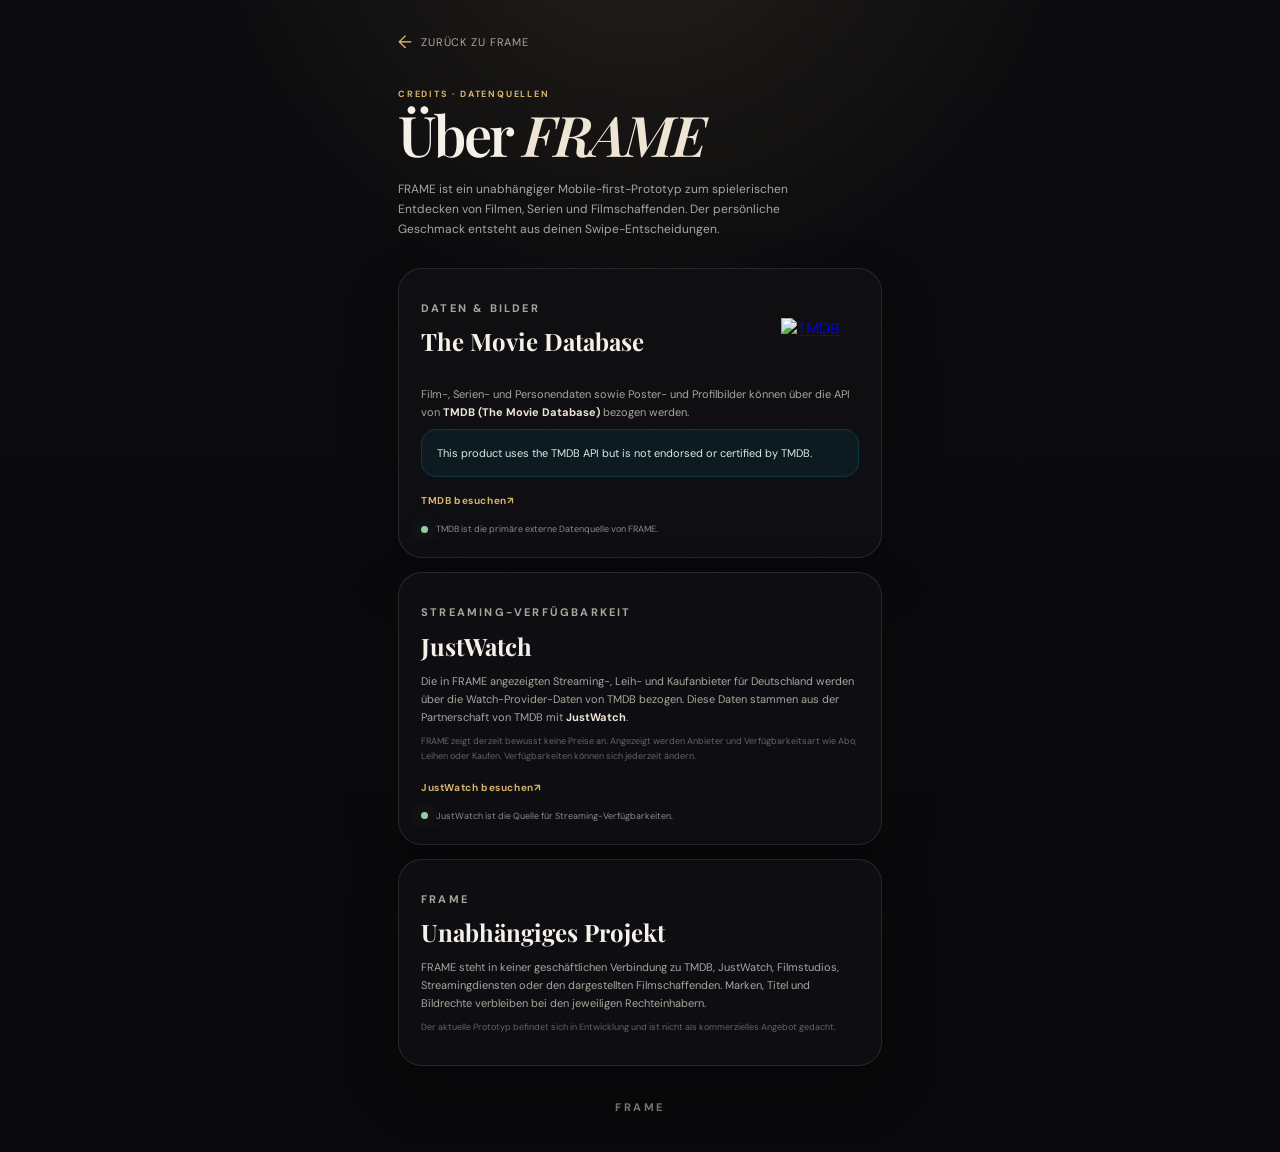
==== about.html @ cf9bcc5e "Remove artwork from About page and use simple FRAME text" ====
<!doctype html>
<html lang="de">
<head>
  <meta charset="UTF-8" />
  <meta name="viewport" content="width=device-width, initial-scale=1, viewport-fit=cover" />
  <meta name="theme-color" content="#09090b" />
  <meta name="description" content="Über FRAME und verwendete Datenquellen." />
  <link rel="icon" href="/icon.svg" type="image/svg+xml" />
  <link rel="preconnect" href="https://fonts.googleapis.com" />
  <link rel="preconnect" href="https://fonts.gstatic.com" crossorigin />
  <link href="https://fonts.googleapis.com/css2?family=DM+Sans:wght@400;500;600;700&family=Playfair+Display:ital,wght@0,600;0,700;1,600&display=swap" rel="stylesheet" />
  <title>Über FRAME · Datenquellen</title>
  <style>
    :root{--bg:#09090b;--panel:#111114;--ink:#f5f0e8;--muted:#8c8a86;--line:rgba(255,255,255,.10);--gold:#d6b36a;--cream:#eee5d5}
    *{box-sizing:border-box}
    html{background:var(--bg);color:var(--ink)}
    body{margin:0;min-height:100dvh;background:radial-gradient(circle at 50% -10%,rgba(214,179,106,.12),transparent 30%),linear-gradient(180deg,#0c0c0f,#09090b);font-family:"DM Sans",system-ui,sans-serif;-webkit-font-smoothing:antialiased}
    .grain{position:fixed;inset:0;pointer-events:none;opacity:.12;background-image:url("data:image/svg+xml,%3Csvg viewBox='0 0 180 180' xmlns='http://www.w3.org/2000/svg'%3E%3Cfilter id='n'%3E%3CfeTurbulence type='fractalNoise' baseFrequency='.92' numOctaves='3' stitchTiles='stitch'/%3E%3C/filter%3E%3Crect width='100%25' height='100%25' filter='url(%23n)' opacity='.22'/%3E%3C/svg%3E");mix-blend-mode:soft-light}
    main{width:min(100%,520px);margin:0 auto;padding:max(24px,env(safe-area-inset-top)) 18px calc(38px + env(safe-area-inset-bottom))}
    .back{display:inline-flex;align-items:center;gap:8px;color:#aaa59d;text-decoration:none;font-size:11px;letter-spacing:.08em;margin:6px 0 34px}.back span{color:var(--gold);font-size:18px}
    .eyebrow{margin:0 0 8px;color:var(--gold);font-size:9px;font-weight:700;letter-spacing:.2em}
    h1{margin:0;font-family:"Playfair Display",serif;font-size:clamp(38px,12vw,56px);font-weight:600;line-height:.94;letter-spacing:-.04em}h1 em{font-weight:600;color:var(--cream)}
    .intro{color:#aaa59d;font-size:12px;line-height:1.7;margin:18px 0 28px;max-width:440px}
    .card{border:1px solid var(--line);border-radius:24px;background:rgba(17,17,20,.82);padding:22px;margin:14px 0;box-shadow:0 22px 55px rgba(0,0,0,.24)}
    .card h2{font-family:"Playfair Display",serif;font-size:24px;margin:0 0 10px}.card p{color:#aaa59d;font-size:11px;line-height:1.65;margin:8px 0}.card strong{color:var(--cream)}
    .tmdb-wrap{display:flex;align-items:center;justify-content:space-between;gap:20px;margin-bottom:18px}.tmdb-wrap img{display:block;width:78px;max-height:78px;object-fit:contain}.tmdb-copy{flex:1}
    .notice{padding:14px 15px;border-radius:15px;background:rgba(1,180,228,.07);border:1px solid rgba(1,180,228,.18);color:#d9e8ea!important}
    .source-link{display:inline-flex;margin-top:9px;color:var(--gold);text-decoration:none;font-size:10px;font-weight:700;letter-spacing:.06em}.source-link::after{content:' ↗'}
    .status{display:flex;gap:8px;align-items:center;margin-top:14px;color:#8d8a84;font-size:9px}.dot{width:7px;height:7px;border-radius:50%;background:#90cea1;box-shadow:0 0 18px rgba(144,206,161,.38)}
    .legal{font-size:9px!important;color:#66635e!important}.brandline{text-align:center;margin:34px 0 0;color:#77716b;font-size:11px;font-weight:800;letter-spacing:.22em}
  </style>
</head>
<body>
  <div class="grain" aria-hidden="true"></div>
  <main>
    <a class="back" href="/"><span>←</span> ZURÜCK ZU FRAME</a>

    <p class="eyebrow">CREDITS · DATENQUELLEN</p>
    <h1>Über <em>FRAME</em></h1>
    <p class="intro">FRAME ist ein unabhängiger Mobile-first-Prototyp zum spielerischen Entdecken von Filmen, Serien und Filmschaffenden. Der persönliche Geschmack entsteht aus deinen Swipe-Entscheidungen.</p>

    <section class="card">
      <div class="tmdb-wrap">
        <div class="tmdb-copy">
          <p class="eyebrow">DATEN & BILDER</p>
          <h2>The Movie Database</h2>
        </div>
        <a href="https://www.themoviedb.org" target="_blank" rel="noopener noreferrer" aria-label="TMDB öffnen">
          <img src="https://www.themoviedb.org/assets/2/v4/logos/v2/blue_square_1-5bdc75aaebeb75dc7ae79426ddd9be3b2be1e342510f8202baf6bffa71d7f5c4.svg" alt="TMDB" />
        </a>
      </div>
      <p>Film-, Serien- und Personendaten sowie Poster- und Profilbilder können über die API von <strong>TMDB (The Movie Database)</strong> bezogen werden.</p>
      <p class="notice">This product uses the TMDB API but is not endorsed or certified by TMDB.</p>
      <a class="source-link" href="https://www.themoviedb.org" target="_blank" rel="noopener noreferrer">TMDB besuchen</a>
      <div class="status"><span class="dot"></span><span>TMDB ist die primäre externe Datenquelle von FRAME.</span></div>
    </section>

    <section class="card">
      <p class="eyebrow">STREAMING-VERFÜGBARKEIT</p>
      <h2>JustWatch</h2>
      <p>Die in FRAME angezeigten Streaming-, Leih- und Kaufanbieter für Deutschland werden über die Watch-Provider-Daten von TMDB bezogen. Diese Daten stammen aus der Partnerschaft von TMDB mit <strong>JustWatch</strong>.</p>
      <p class="legal">FRAME zeigt derzeit bewusst keine Preise an. Angezeigt werden Anbieter und Verfügbarkeitsart wie Abo, Leihen oder Kaufen. Verfügbarkeiten können sich jederzeit ändern.</p>
      <a class="source-link" href="https://www.justwatch.com/de" target="_blank" rel="noopener noreferrer">JustWatch besuchen</a>
      <div class="status"><span class="dot"></span><span>JustWatch ist die Quelle für Streaming-Verfügbarkeiten.</span></div>
    </section>

    <section class="card">
      <p class="eyebrow">FRAME</p>
      <h2>Unabhängiges Projekt</h2>
      <p>FRAME steht in keiner geschäftlichen Verbindung zu TMDB, JustWatch, Filmstudios, Streamingdiensten oder den dargestellten Filmschaffenden. Marken, Titel und Bildrechte verbleiben bei den jeweiligen Rechteinhabern.</p>
      <p class="legal">Der aktuelle Prototyp befindet sich in Entwicklung und ist nicht als kommerzielles Angebot gedacht.</p>
    </section>

    <p class="brandline">FRAME</p>
  </main>
</body>
</html>
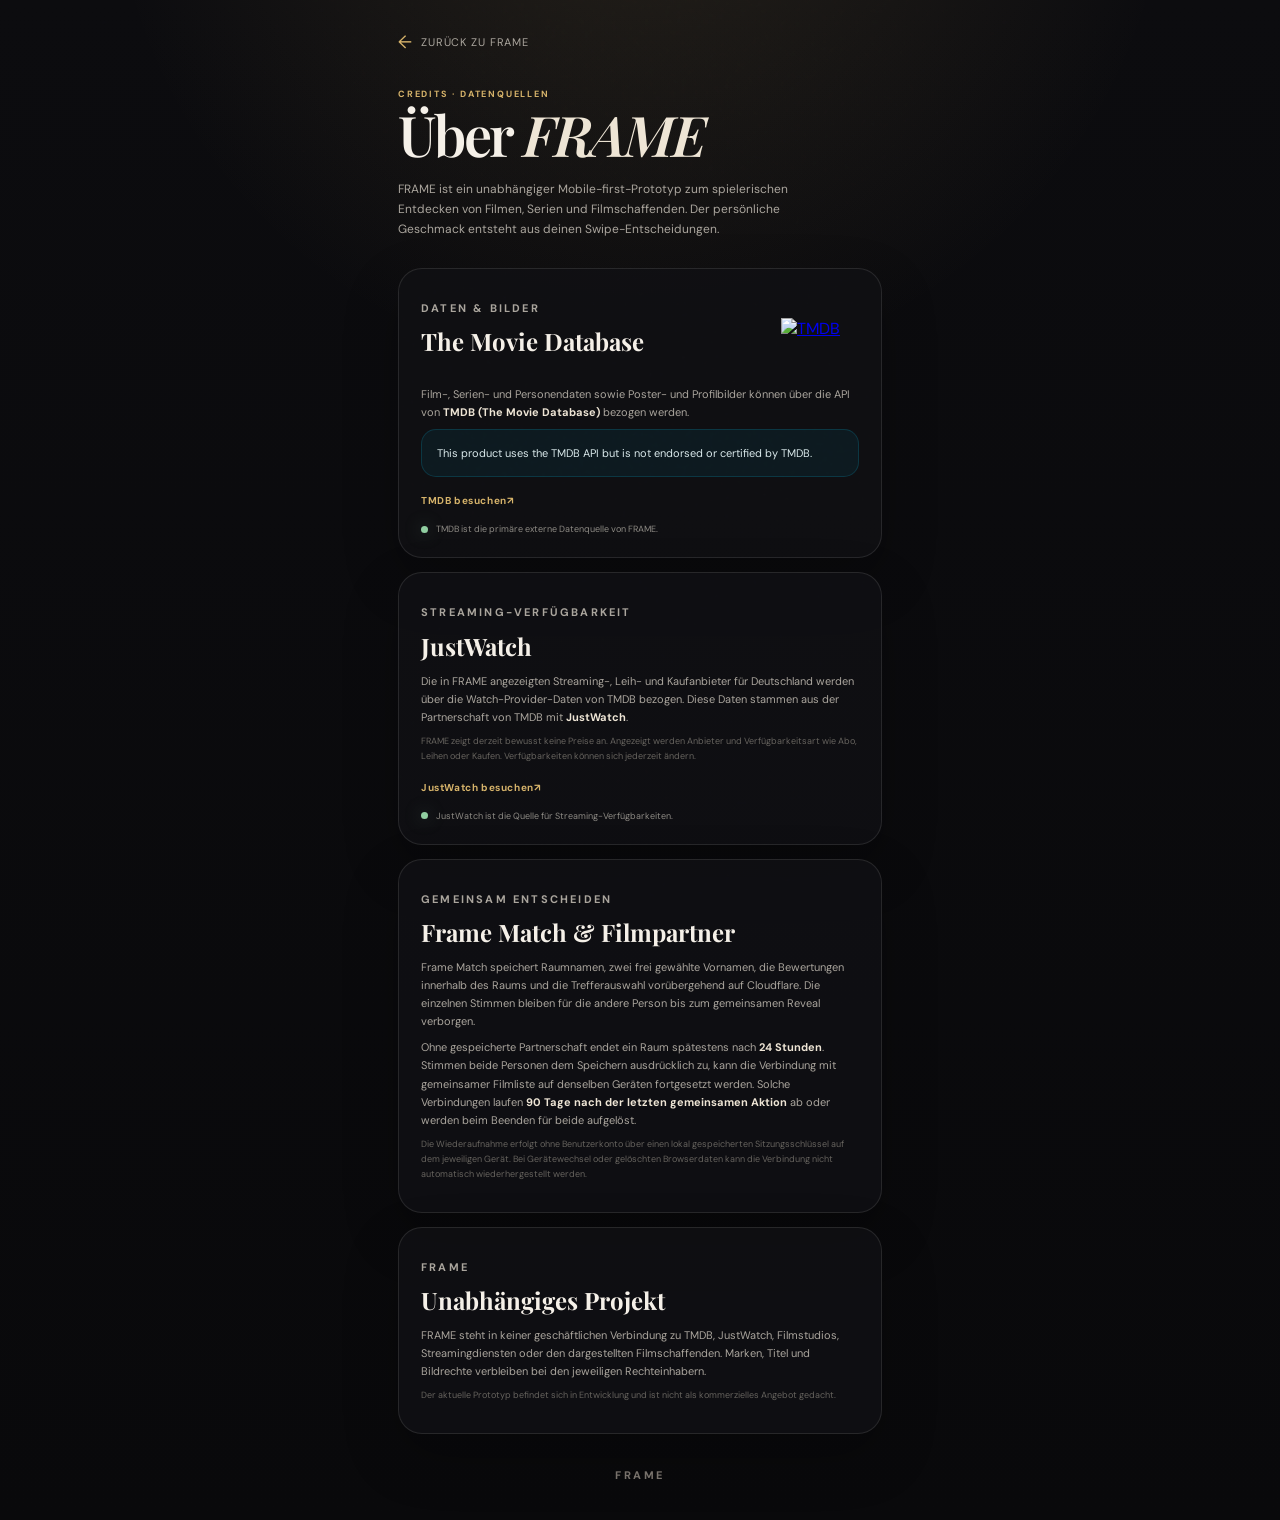
==== commit ef8bafa5: "FRAME Match: Nutzerdaten-Aufbewahrung dokumentieren und PWA aktualisieren" ====
--- a/about.html
+++ b/about.html
@@ -65,6 +65,14 @@
     </section>
 
     <section class="card">
+      <p class="eyebrow">GEMEINSAM ENTSCHEIDEN</p>
+      <h2>Frame Match &amp; Filmpartner</h2>
+      <p>Frame Match speichert Raumnamen, zwei frei gewählte Vornamen, die Bewertungen innerhalb des Raums und die Trefferauswahl vorübergehend auf Cloudflare. Die einzelnen Stimmen bleiben für die andere Person bis zum gemeinsamen Reveal verborgen.</p>
+      <p>Ohne gespeicherte Partnerschaft endet ein Raum spätestens nach <strong>24 Stunden</strong>. Stimmen beide Personen dem Speichern ausdrücklich zu, kann die Verbindung mit gemeinsamer Filmliste auf denselben Geräten fortgesetzt werden. Solche Verbindungen laufen <strong>90 Tage nach der letzten gemeinsamen Aktion</strong> ab oder werden beim Beenden für beide aufgelöst.</p>
+      <p class="legal">Die Wiederaufnahme erfolgt ohne Benutzerkonto über einen lokal gespeicherten Sitzungsschlüssel auf dem jeweiligen Gerät. Bei Gerätewechsel oder gelöschten Browserdaten kann die Verbindung nicht automatisch wiederhergestellt werden.</p>
+    </section>
+
+    <section class="card">
       <p class="eyebrow">FRAME</p>
       <h2>Unabhängiges Projekt</h2>
       <p>FRAME steht in keiner geschäftlichen Verbindung zu TMDB, JustWatch, Filmstudios, Streamingdiensten oder den dargestellten Filmschaffenden. Marken, Titel und Bildrechte verbleiben bei den jeweiligen Rechteinhabern.</p>
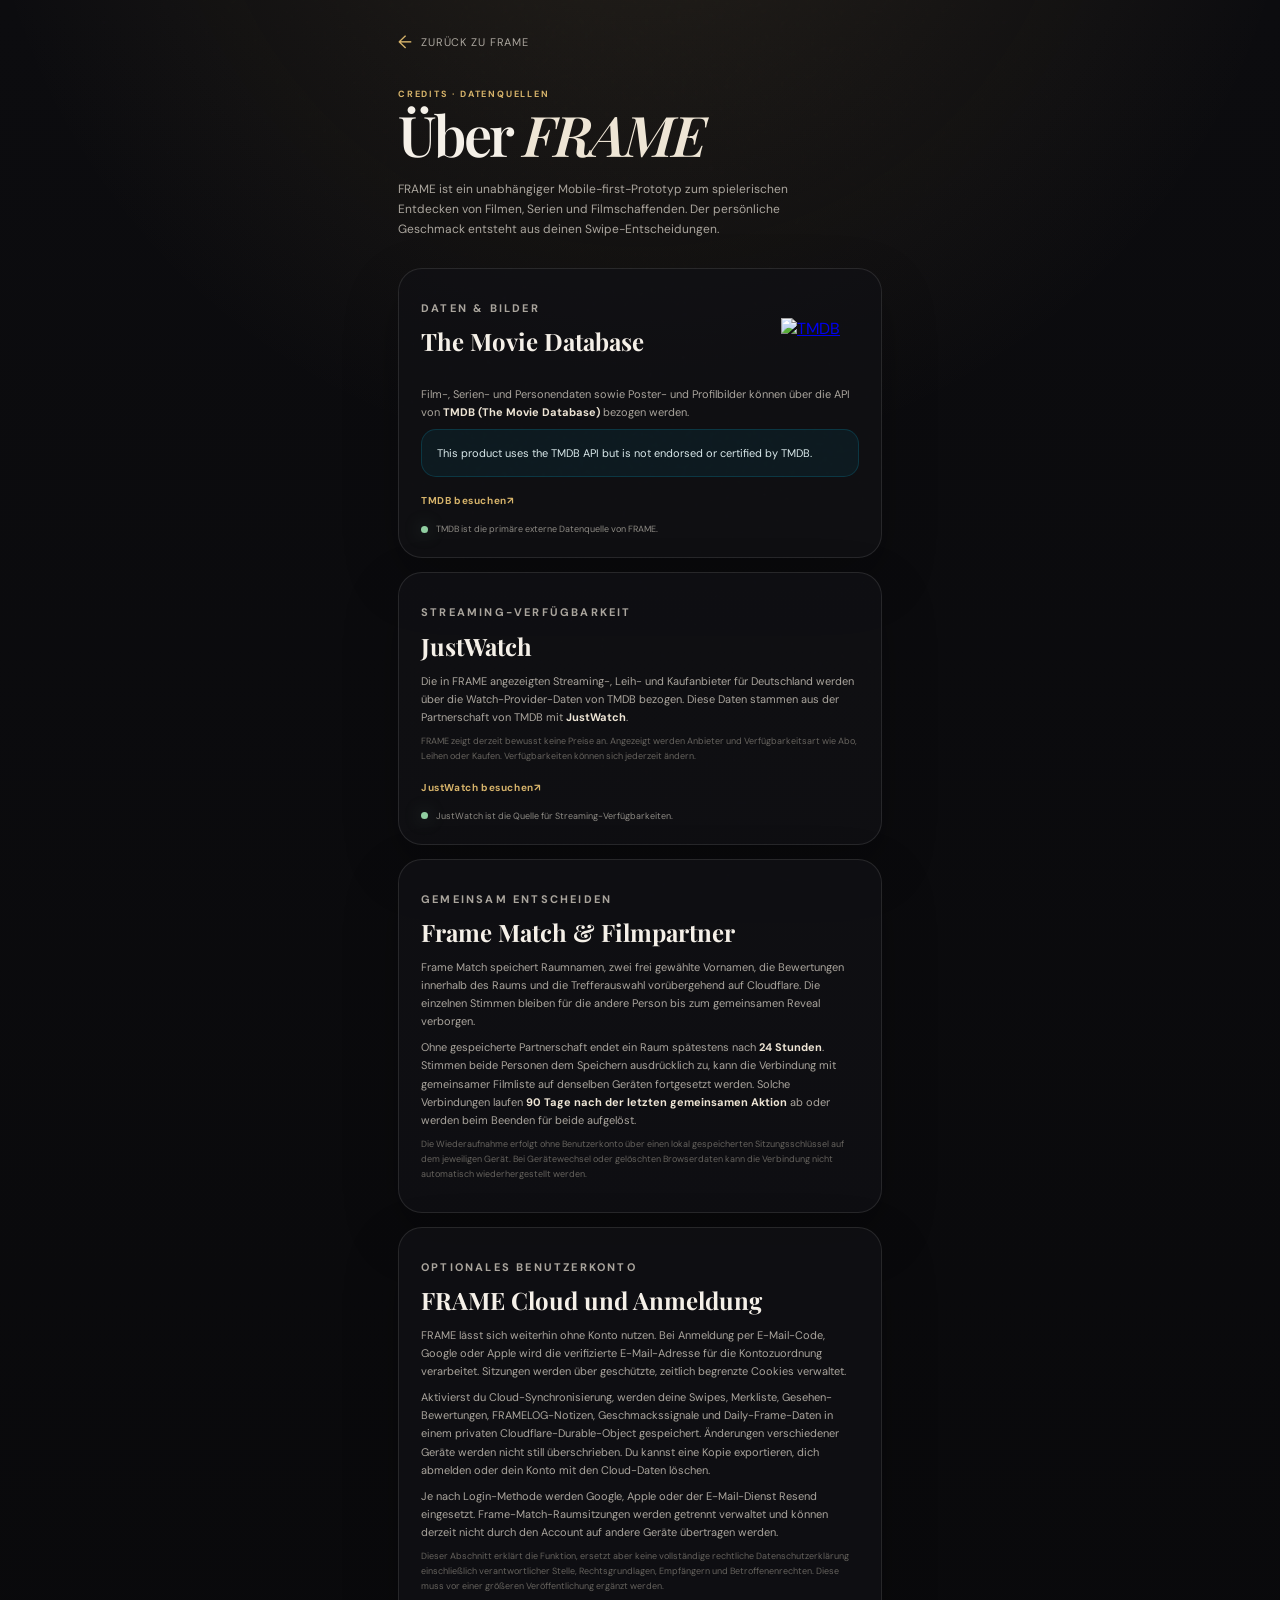
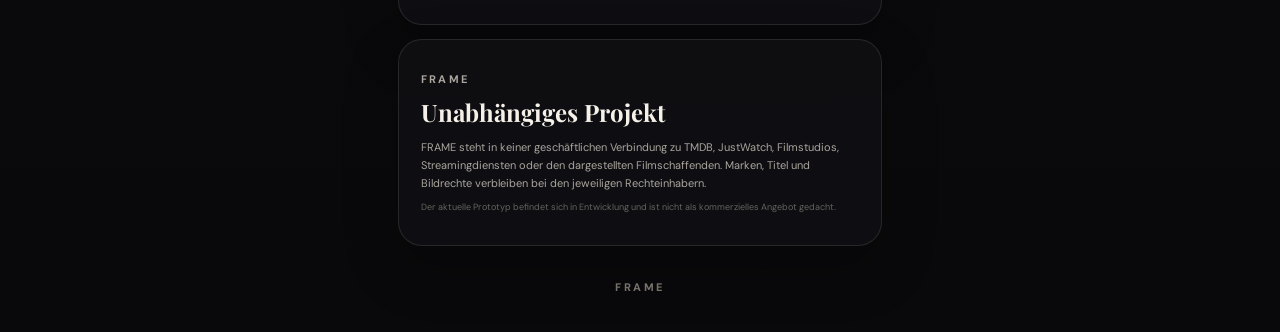
==== commit d7a8af98: "FRAME Cloud: Provider-Konfiguration und Datenschutz zu Benutzerkonten dokumentieren" ====
--- a/about.html
+++ b/about.html
@@ -73,6 +73,15 @@
     </section>
 
     <section class="card">
+      <p class="eyebrow">OPTIONALES BENUTZERKONTO</p>
+      <h2>FRAME Cloud und Anmeldung</h2>
+      <p>FRAME lässt sich weiterhin ohne Konto nutzen. Bei Anmeldung per E-Mail-Code, Google oder Apple wird die verifizierte E-Mail-Adresse für die Kontozuordnung verarbeitet. Sitzungen werden über geschützte, zeitlich begrenzte Cookies verwaltet.</p>
+      <p>Aktivierst du Cloud-Synchronisierung, werden deine Swipes, Merkliste, Gesehen-Bewertungen, FRAMELOG-Notizen, Geschmackssignale und Daily-Frame-Daten in einem privaten Cloudflare-Durable-Object gespeichert. Änderungen verschiedener Geräte werden nicht still überschrieben. Du kannst eine Kopie exportieren, dich abmelden oder dein Konto mit den Cloud-Daten löschen.</p>
+      <p>Je nach Login-Methode werden Google, Apple oder der E-Mail-Dienst Resend eingesetzt. Frame-Match-Raumsitzungen werden getrennt verwaltet und können derzeit nicht durch den Account auf andere Geräte übertragen werden.</p>
+      <p class="legal">Dieser Abschnitt erklärt die Funktion, ersetzt aber keine vollständige rechtliche Datenschutzerklärung einschließlich verantwortlicher Stelle, Rechtsgrundlagen, Empfängern und Betroffenenrechten. Diese muss vor einer größeren Veröffentlichung ergänzt werden.</p>
+    </section>
+
+    <section class="card">
       <p class="eyebrow">FRAME</p>
       <h2>Unabhängiges Projekt</h2>
       <p>FRAME steht in keiner geschäftlichen Verbindung zu TMDB, JustWatch, Filmstudios, Streamingdiensten oder den dargestellten Filmschaffenden. Marken, Titel und Bildrechte verbleiben bei den jeweiligen Rechteinhabern.</p>
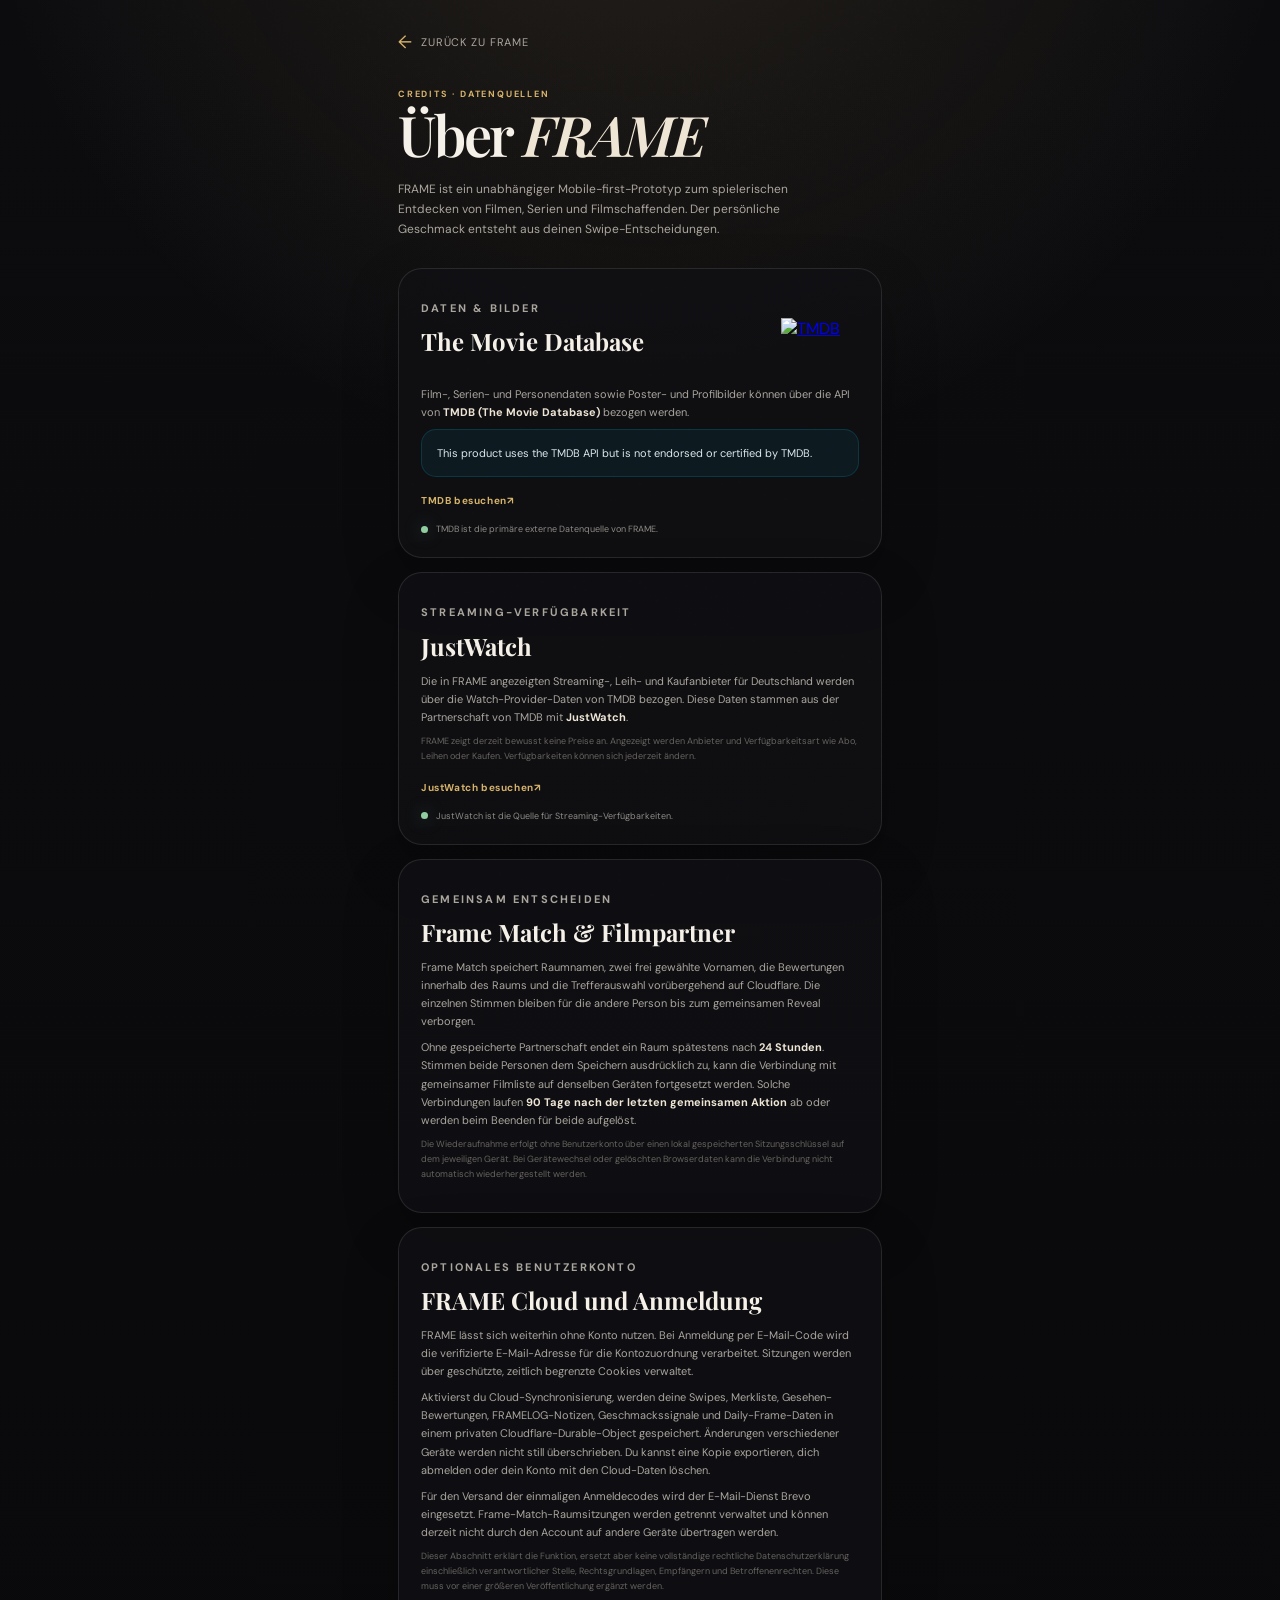
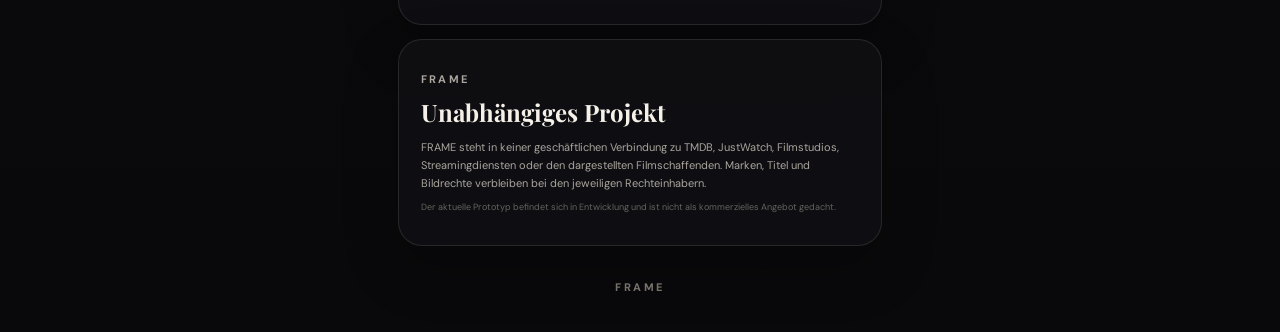
==== commit fc05219a: "FRAME: Google- und Apple-Login vollständig entfernen; nur Brevo-E-Mail-Anmeldung" ====
--- a/about.html
+++ b/about.html
@@ -75,9 +75,9 @@
     <section class="card">
       <p class="eyebrow">OPTIONALES BENUTZERKONTO</p>
       <h2>FRAME Cloud und Anmeldung</h2>
-      <p>FRAME lässt sich weiterhin ohne Konto nutzen. Bei Anmeldung per E-Mail-Code, Google oder Apple wird die verifizierte E-Mail-Adresse für die Kontozuordnung verarbeitet. Sitzungen werden über geschützte, zeitlich begrenzte Cookies verwaltet.</p>
+      <p>FRAME lässt sich weiterhin ohne Konto nutzen. Bei Anmeldung per E-Mail-Code wird die verifizierte E-Mail-Adresse für die Kontozuordnung verarbeitet. Sitzungen werden über geschützte, zeitlich begrenzte Cookies verwaltet.</p>
       <p>Aktivierst du Cloud-Synchronisierung, werden deine Swipes, Merkliste, Gesehen-Bewertungen, FRAMELOG-Notizen, Geschmackssignale und Daily-Frame-Daten in einem privaten Cloudflare-Durable-Object gespeichert. Änderungen verschiedener Geräte werden nicht still überschrieben. Du kannst eine Kopie exportieren, dich abmelden oder dein Konto mit den Cloud-Daten löschen.</p>
-      <p>Je nach Login-Methode werden Google, Apple oder der E-Mail-Dienst Resend eingesetzt. Frame-Match-Raumsitzungen werden getrennt verwaltet und können derzeit nicht durch den Account auf andere Geräte übertragen werden.</p>
+      <p>Für den Versand der einmaligen Anmeldecodes wird der E-Mail-Dienst Brevo eingesetzt. Frame-Match-Raumsitzungen werden getrennt verwaltet und können derzeit nicht durch den Account auf andere Geräte übertragen werden.</p>
       <p class="legal">Dieser Abschnitt erklärt die Funktion, ersetzt aber keine vollständige rechtliche Datenschutzerklärung einschließlich verantwortlicher Stelle, Rechtsgrundlagen, Empfängern und Betroffenenrechten. Diese muss vor einer größeren Veröffentlichung ergänzt werden.</p>
     </section>
 
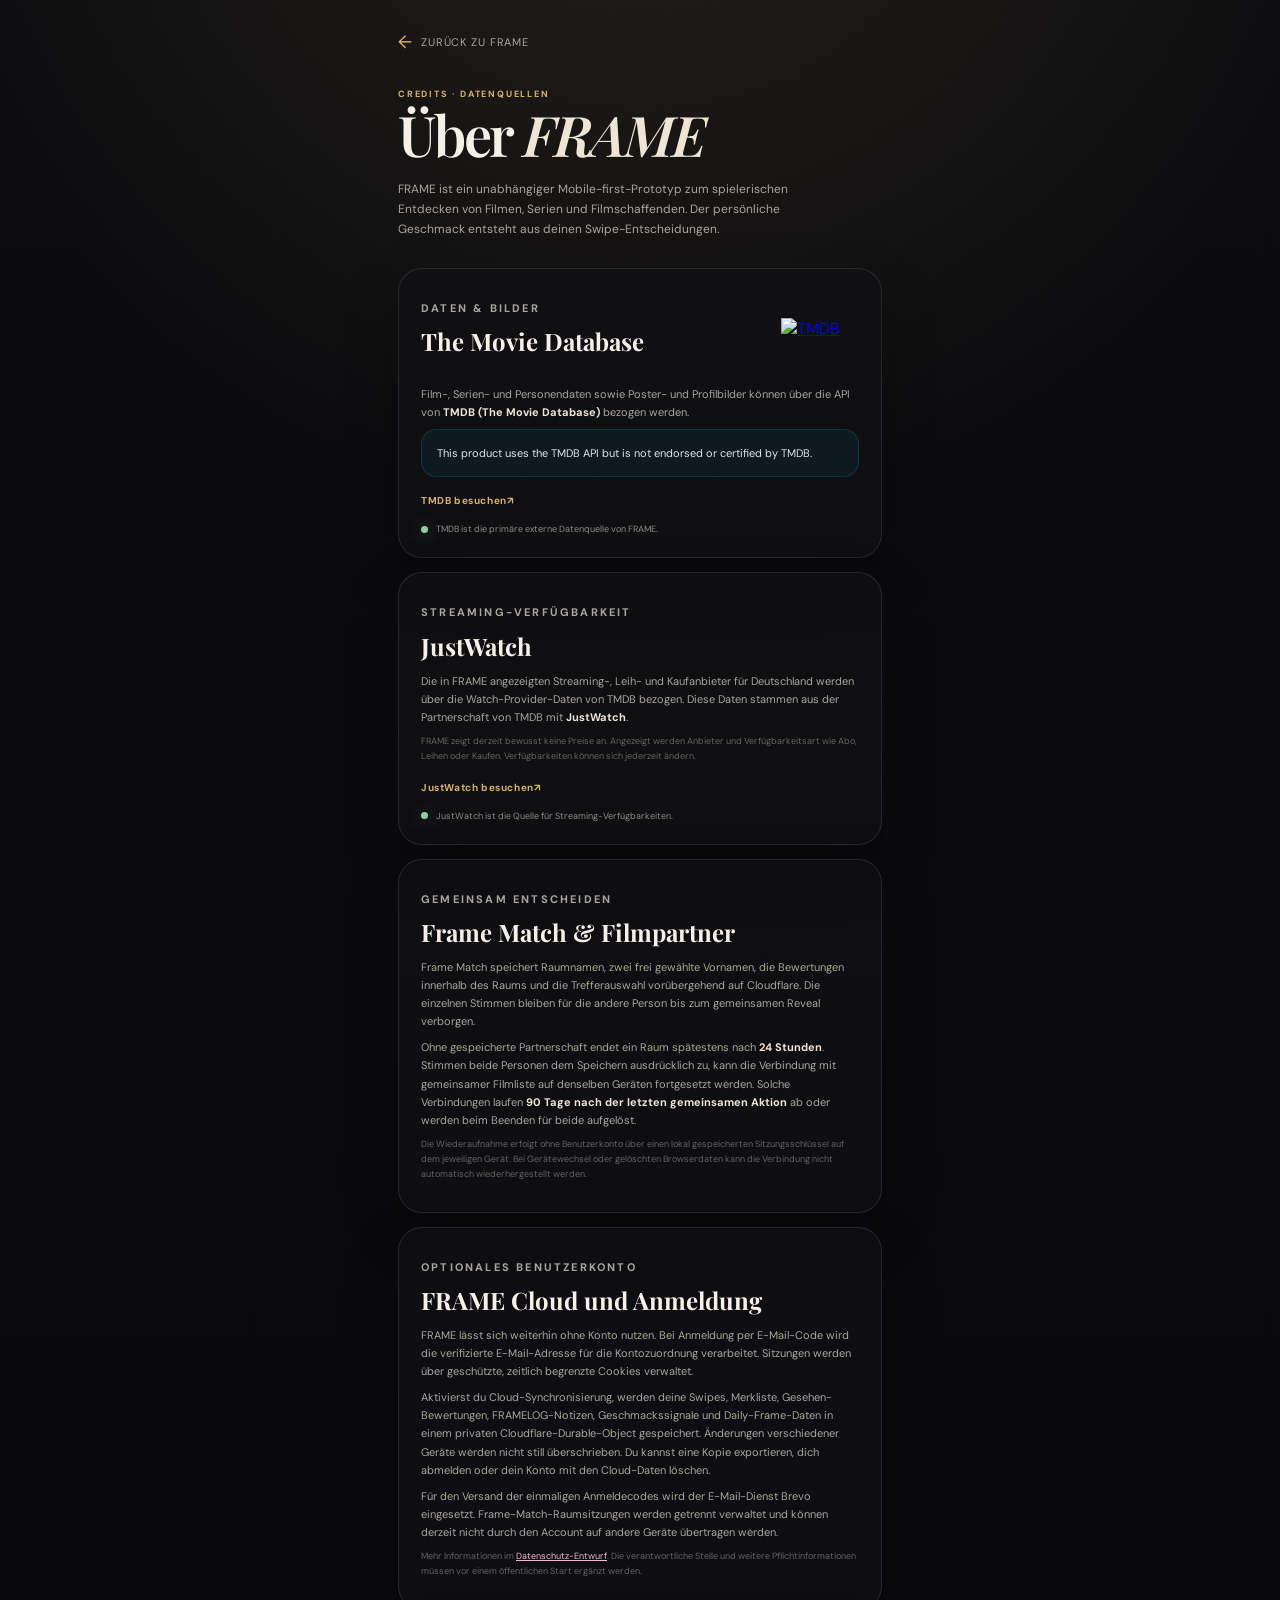
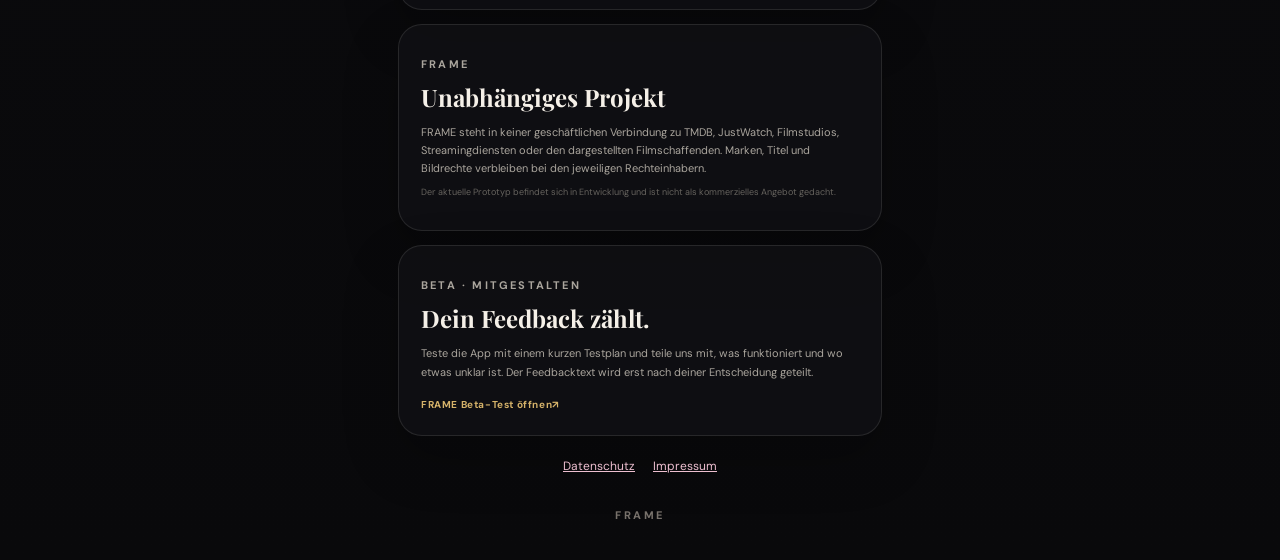
==== commit acaea1ce: "FRAME Phase 3: Beta-Test und rechtliche Entwürfe in App verlinken, Freigabe-Sperrpunkte dokumentiere" ====
--- a/about.html
+++ b/about.html
@@ -78,7 +78,7 @@
       <p>FRAME lässt sich weiterhin ohne Konto nutzen. Bei Anmeldung per E-Mail-Code wird die verifizierte E-Mail-Adresse für die Kontozuordnung verarbeitet. Sitzungen werden über geschützte, zeitlich begrenzte Cookies verwaltet.</p>
       <p>Aktivierst du Cloud-Synchronisierung, werden deine Swipes, Merkliste, Gesehen-Bewertungen, FRAMELOG-Notizen, Geschmackssignale und Daily-Frame-Daten in einem privaten Cloudflare-Durable-Object gespeichert. Änderungen verschiedener Geräte werden nicht still überschrieben. Du kannst eine Kopie exportieren, dich abmelden oder dein Konto mit den Cloud-Daten löschen.</p>
       <p>Für den Versand der einmaligen Anmeldecodes wird der E-Mail-Dienst Brevo eingesetzt. Frame-Match-Raumsitzungen werden getrennt verwaltet und können derzeit nicht durch den Account auf andere Geräte übertragen werden.</p>
-      <p class="legal">Dieser Abschnitt erklärt die Funktion, ersetzt aber keine vollständige rechtliche Datenschutzerklärung einschließlich verantwortlicher Stelle, Rechtsgrundlagen, Empfängern und Betroffenenrechten. Diese muss vor einer größeren Veröffentlichung ergänzt werden.</p>
+      <p class="legal">Mehr Informationen im <a href="/datenschutz.html" style="color:#f0b8cc">Datenschutz-Entwurf</a>. Die verantwortliche Stelle und weitere Pflichtinformationen müssen vor einem öffentlichen Start ergänzt werden.</p>
     </section>
 
     <section class="card">
@@ -88,6 +88,16 @@
       <p class="legal">Der aktuelle Prototyp befindet sich in Entwicklung und ist nicht als kommerzielles Angebot gedacht.</p>
     </section>
 
+    <section class="card">
+      <p class="eyebrow">BETA · MITGESTALTEN</p>
+      <h2>Dein Feedback zählt.</h2>
+      <p>Teste die App mit einem kurzen Testplan und teile uns mit, was funktioniert und wo etwas unklar ist. Der Feedbacktext wird erst nach deiner Entscheidung geteilt.</p>
+      <a class="source-link" href="/beta.html">FRAME Beta-Test öffnen</a>
+    </section>
+    <nav style="display:flex;flex-wrap:wrap;justify-content:center;gap:18px;margin-top:22px;font-size:12px" aria-label="Rechtliche Informationen">
+      <a href="/datenschutz.html" style="color:#edbfd0">Datenschutz</a>
+      <a href="/impressum.html" style="color:#edbfd0">Impressum</a>
+    </nav>
     <p class="brandline">FRAME</p>
   </main>
 </body>
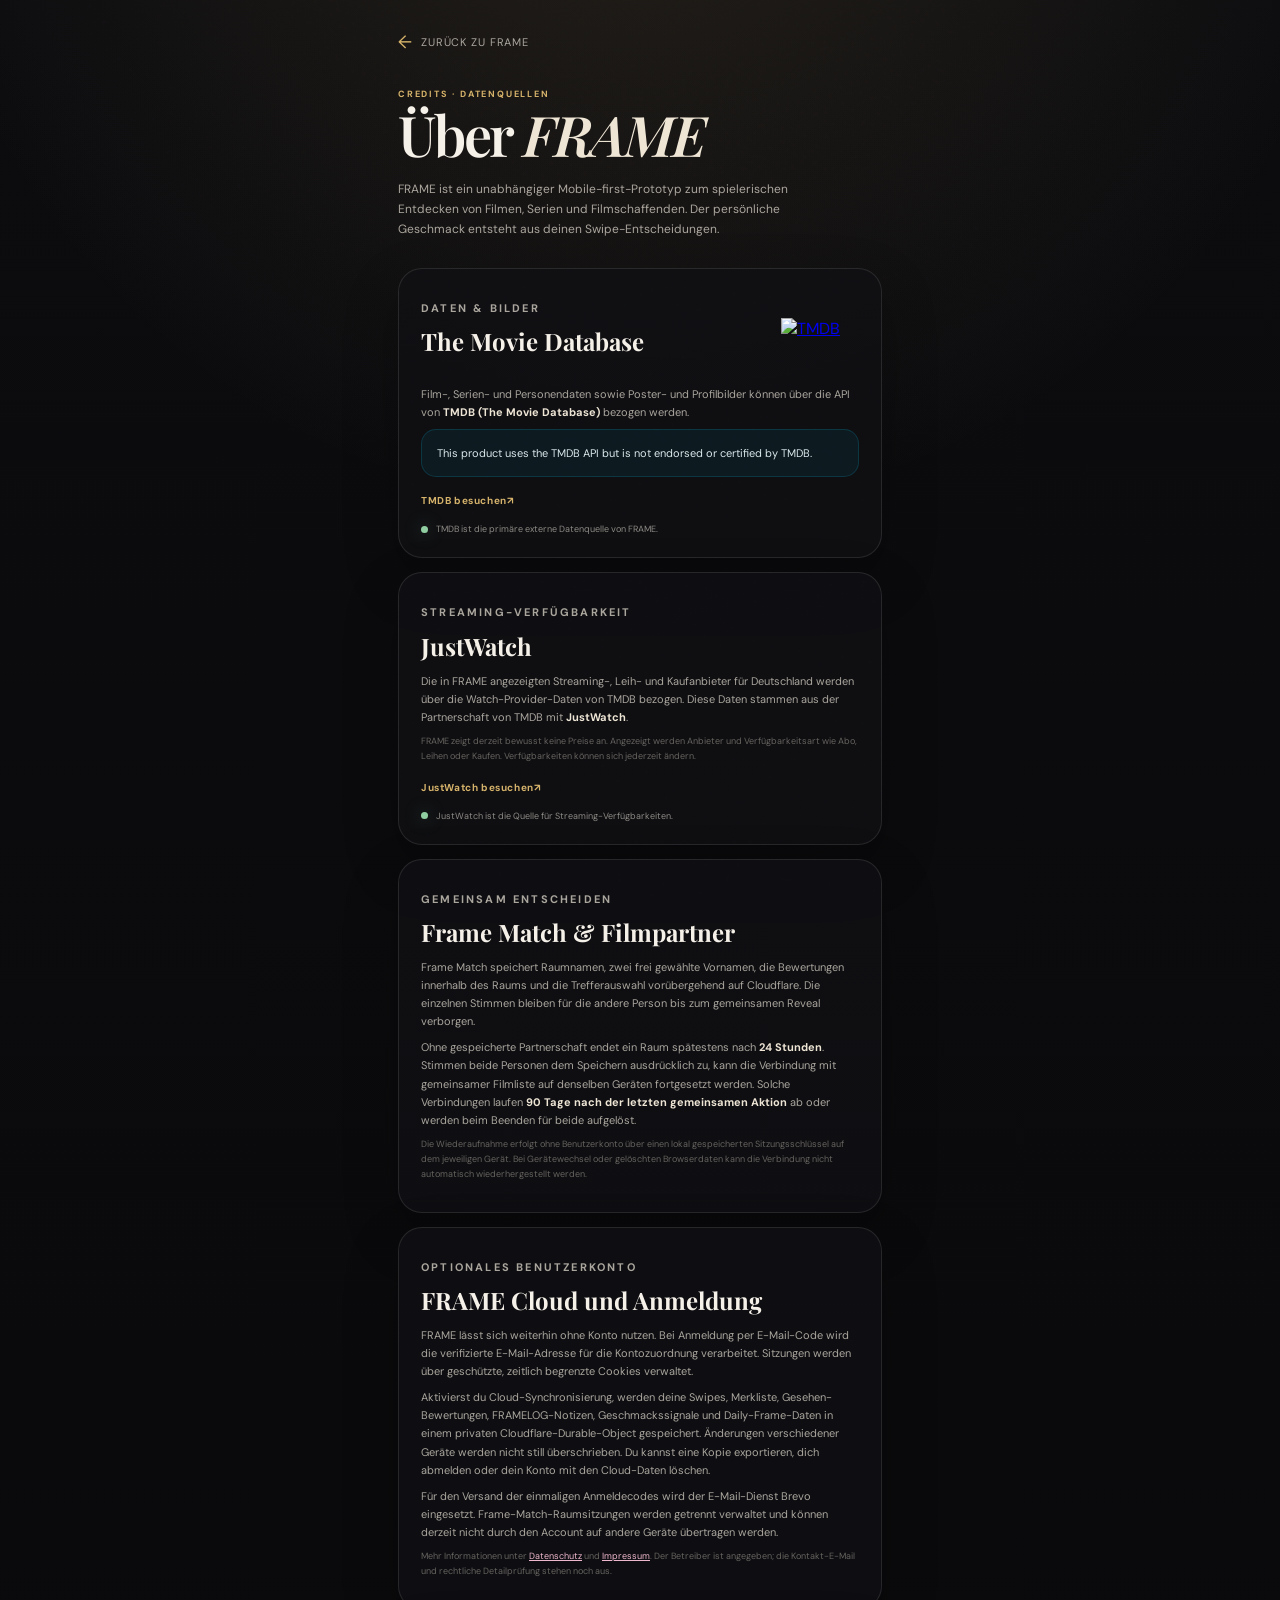
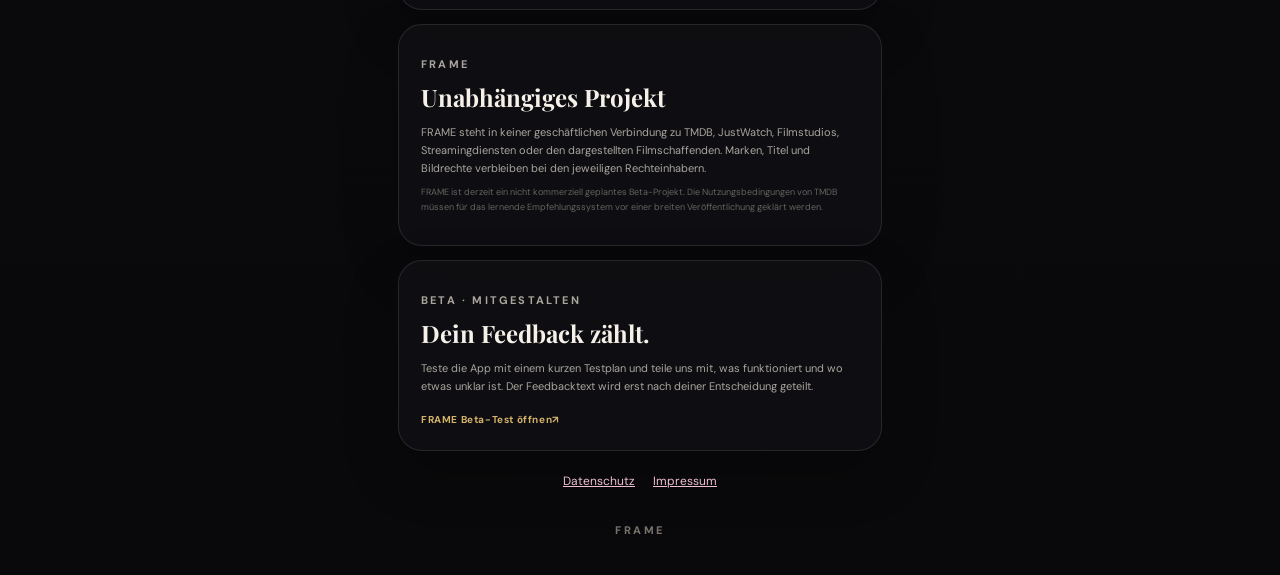
==== commit 6368e5e2: "FRAME Beta: Betreiberangaben in Impressum, Datenschutz und Beta-Hinweisen hinterlegen" ====
--- a/about.html
+++ b/about.html
@@ -78,14 +78,14 @@
       <p>FRAME lässt sich weiterhin ohne Konto nutzen. Bei Anmeldung per E-Mail-Code wird die verifizierte E-Mail-Adresse für die Kontozuordnung verarbeitet. Sitzungen werden über geschützte, zeitlich begrenzte Cookies verwaltet.</p>
       <p>Aktivierst du Cloud-Synchronisierung, werden deine Swipes, Merkliste, Gesehen-Bewertungen, FRAMELOG-Notizen, Geschmackssignale und Daily-Frame-Daten in einem privaten Cloudflare-Durable-Object gespeichert. Änderungen verschiedener Geräte werden nicht still überschrieben. Du kannst eine Kopie exportieren, dich abmelden oder dein Konto mit den Cloud-Daten löschen.</p>
       <p>Für den Versand der einmaligen Anmeldecodes wird der E-Mail-Dienst Brevo eingesetzt. Frame-Match-Raumsitzungen werden getrennt verwaltet und können derzeit nicht durch den Account auf andere Geräte übertragen werden.</p>
-      <p class="legal">Mehr Informationen im <a href="/datenschutz.html" style="color:#f0b8cc">Datenschutz-Entwurf</a>. Die verantwortliche Stelle und weitere Pflichtinformationen müssen vor einem öffentlichen Start ergänzt werden.</p>
+      <p class="legal">Mehr Informationen unter <a href="/datenschutz.html" style="color:#f0b8cc">Datenschutz</a> und <a href="/impressum.html" style="color:#f0b8cc">Impressum</a>. Der Betreiber ist angegeben; die Kontakt-E-Mail und rechtliche Detailprüfung stehen noch aus.</p>
     </section>
 
     <section class="card">
       <p class="eyebrow">FRAME</p>
       <h2>Unabhängiges Projekt</h2>
       <p>FRAME steht in keiner geschäftlichen Verbindung zu TMDB, JustWatch, Filmstudios, Streamingdiensten oder den dargestellten Filmschaffenden. Marken, Titel und Bildrechte verbleiben bei den jeweiligen Rechteinhabern.</p>
-      <p class="legal">Der aktuelle Prototyp befindet sich in Entwicklung und ist nicht als kommerzielles Angebot gedacht.</p>
+      <p class="legal">FRAME ist derzeit ein nicht kommerziell geplantes Beta-Projekt. Die Nutzungsbedingungen von TMDB müssen für das lernende Empfehlungssystem vor einer breiten Veröffentlichung geklärt werden.</p>
     </section>
 
     <section class="card">
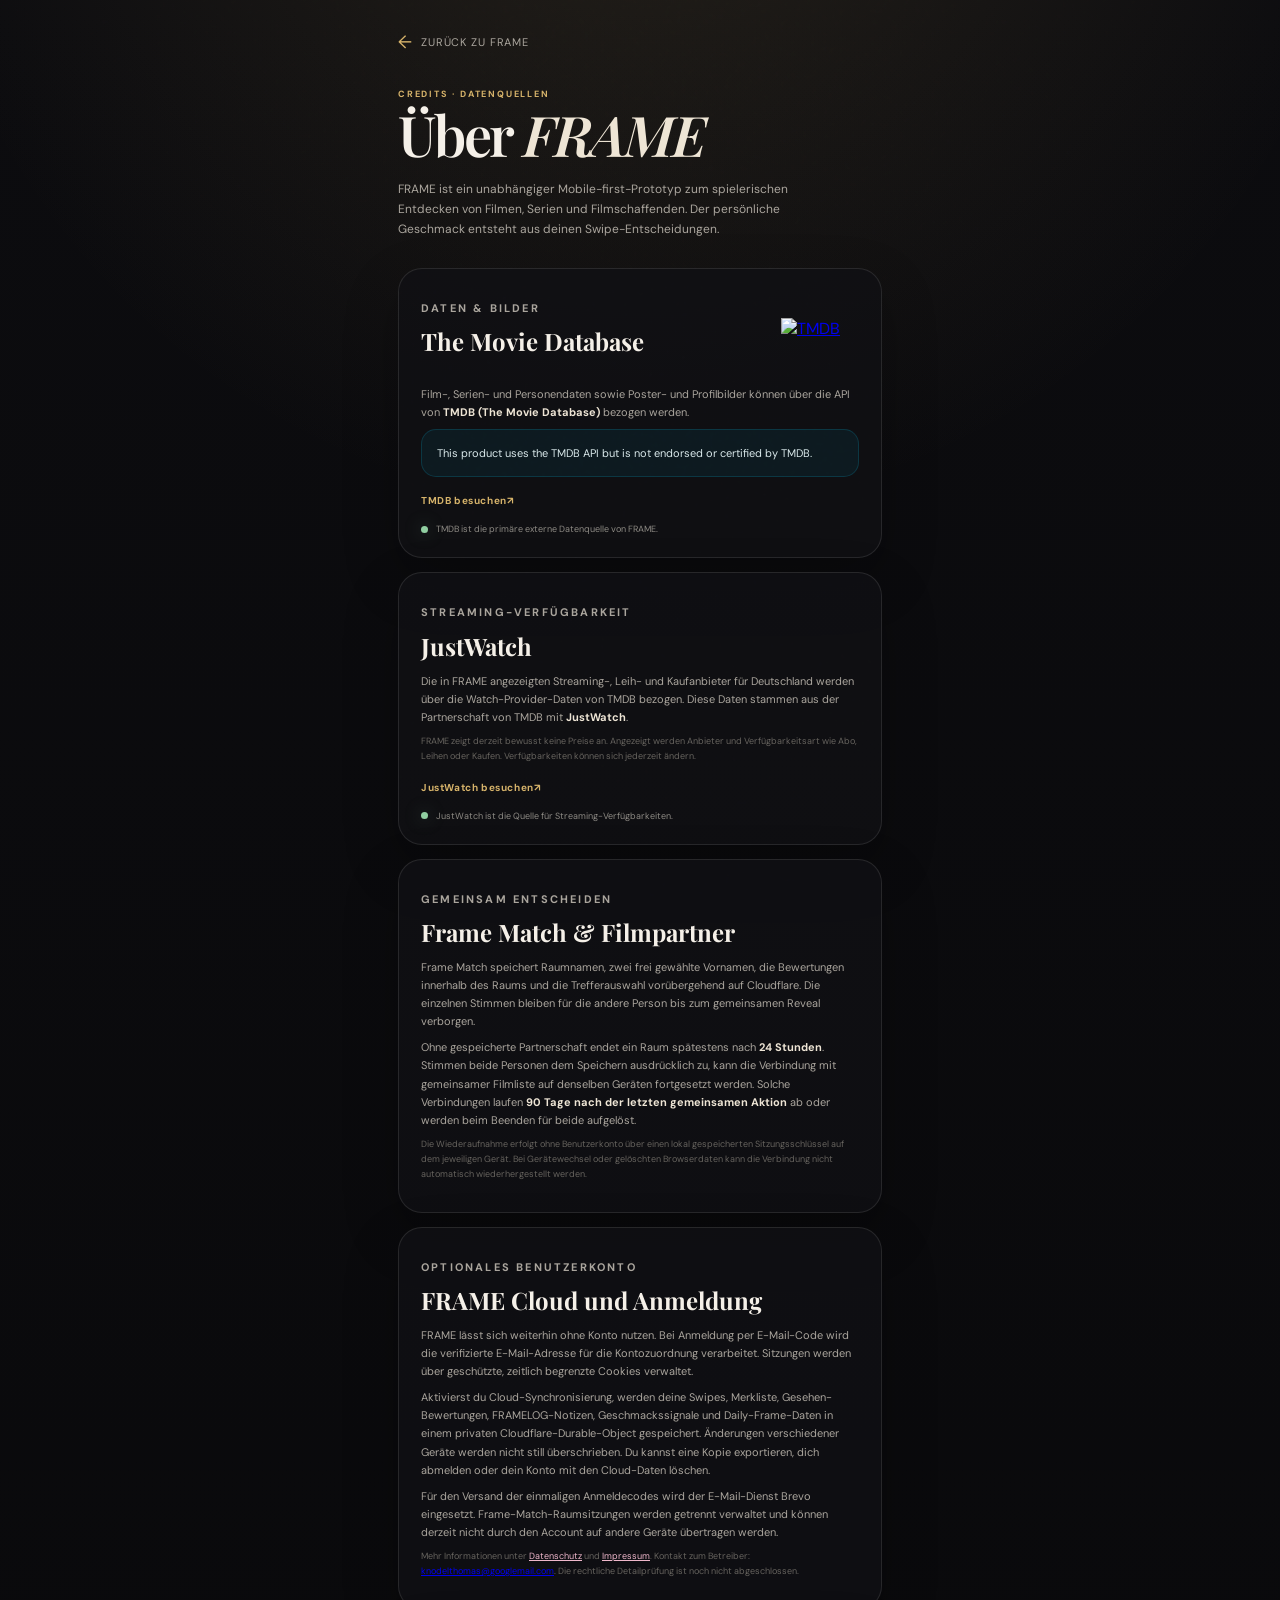
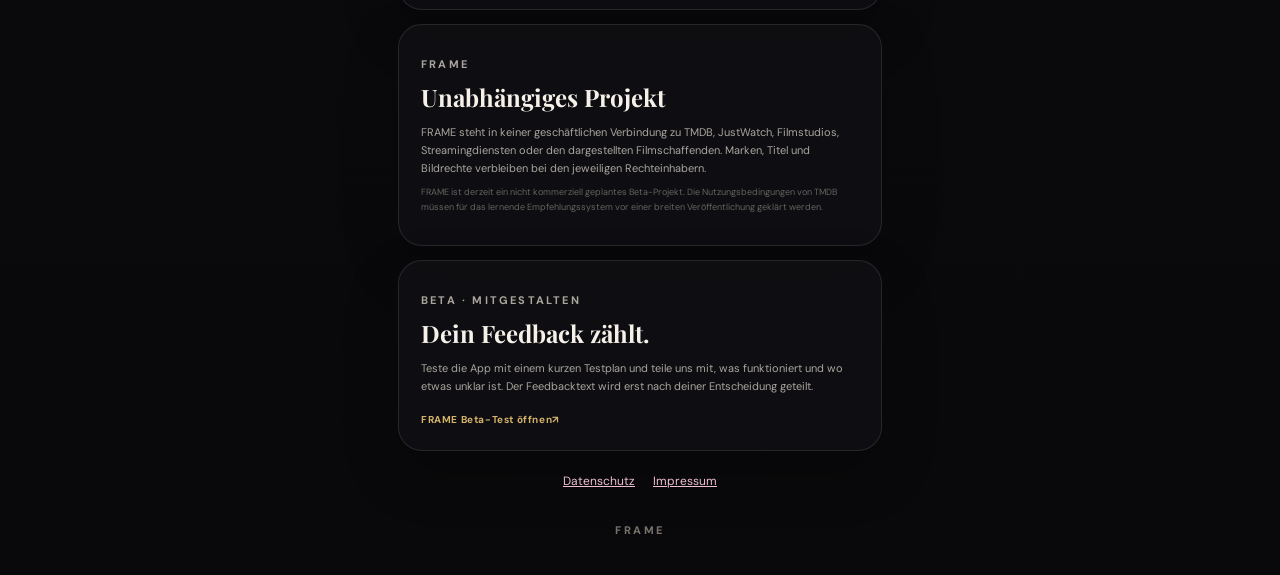
==== commit c1024d73: "FRAME Beta: Kontaktdaten aktualisieren und Feedback per E-Mail versenden" ====
--- a/about.html
+++ b/about.html
@@ -78,7 +78,7 @@
       <p>FRAME lässt sich weiterhin ohne Konto nutzen. Bei Anmeldung per E-Mail-Code wird die verifizierte E-Mail-Adresse für die Kontozuordnung verarbeitet. Sitzungen werden über geschützte, zeitlich begrenzte Cookies verwaltet.</p>
       <p>Aktivierst du Cloud-Synchronisierung, werden deine Swipes, Merkliste, Gesehen-Bewertungen, FRAMELOG-Notizen, Geschmackssignale und Daily-Frame-Daten in einem privaten Cloudflare-Durable-Object gespeichert. Änderungen verschiedener Geräte werden nicht still überschrieben. Du kannst eine Kopie exportieren, dich abmelden oder dein Konto mit den Cloud-Daten löschen.</p>
       <p>Für den Versand der einmaligen Anmeldecodes wird der E-Mail-Dienst Brevo eingesetzt. Frame-Match-Raumsitzungen werden getrennt verwaltet und können derzeit nicht durch den Account auf andere Geräte übertragen werden.</p>
-      <p class="legal">Mehr Informationen unter <a href="/datenschutz.html" style="color:#f0b8cc">Datenschutz</a> und <a href="/impressum.html" style="color:#f0b8cc">Impressum</a>. Der Betreiber ist angegeben; die Kontakt-E-Mail und rechtliche Detailprüfung stehen noch aus.</p>
+      <p class="legal">Mehr Informationen unter <a href="/datenschutz.html" style="color:#f0b8cc">Datenschutz</a> und <a href="/impressum.html" style="color:#f0b8cc">Impressum</a>. Kontakt zum Betreiber: <a href="mailto:knodelthomas@googlemail.com">knodelthomas@googlemail.com</a>. Die rechtliche Detailprüfung ist noch nicht abgeschlossen.</p>
     </section>
 
     <section class="card">
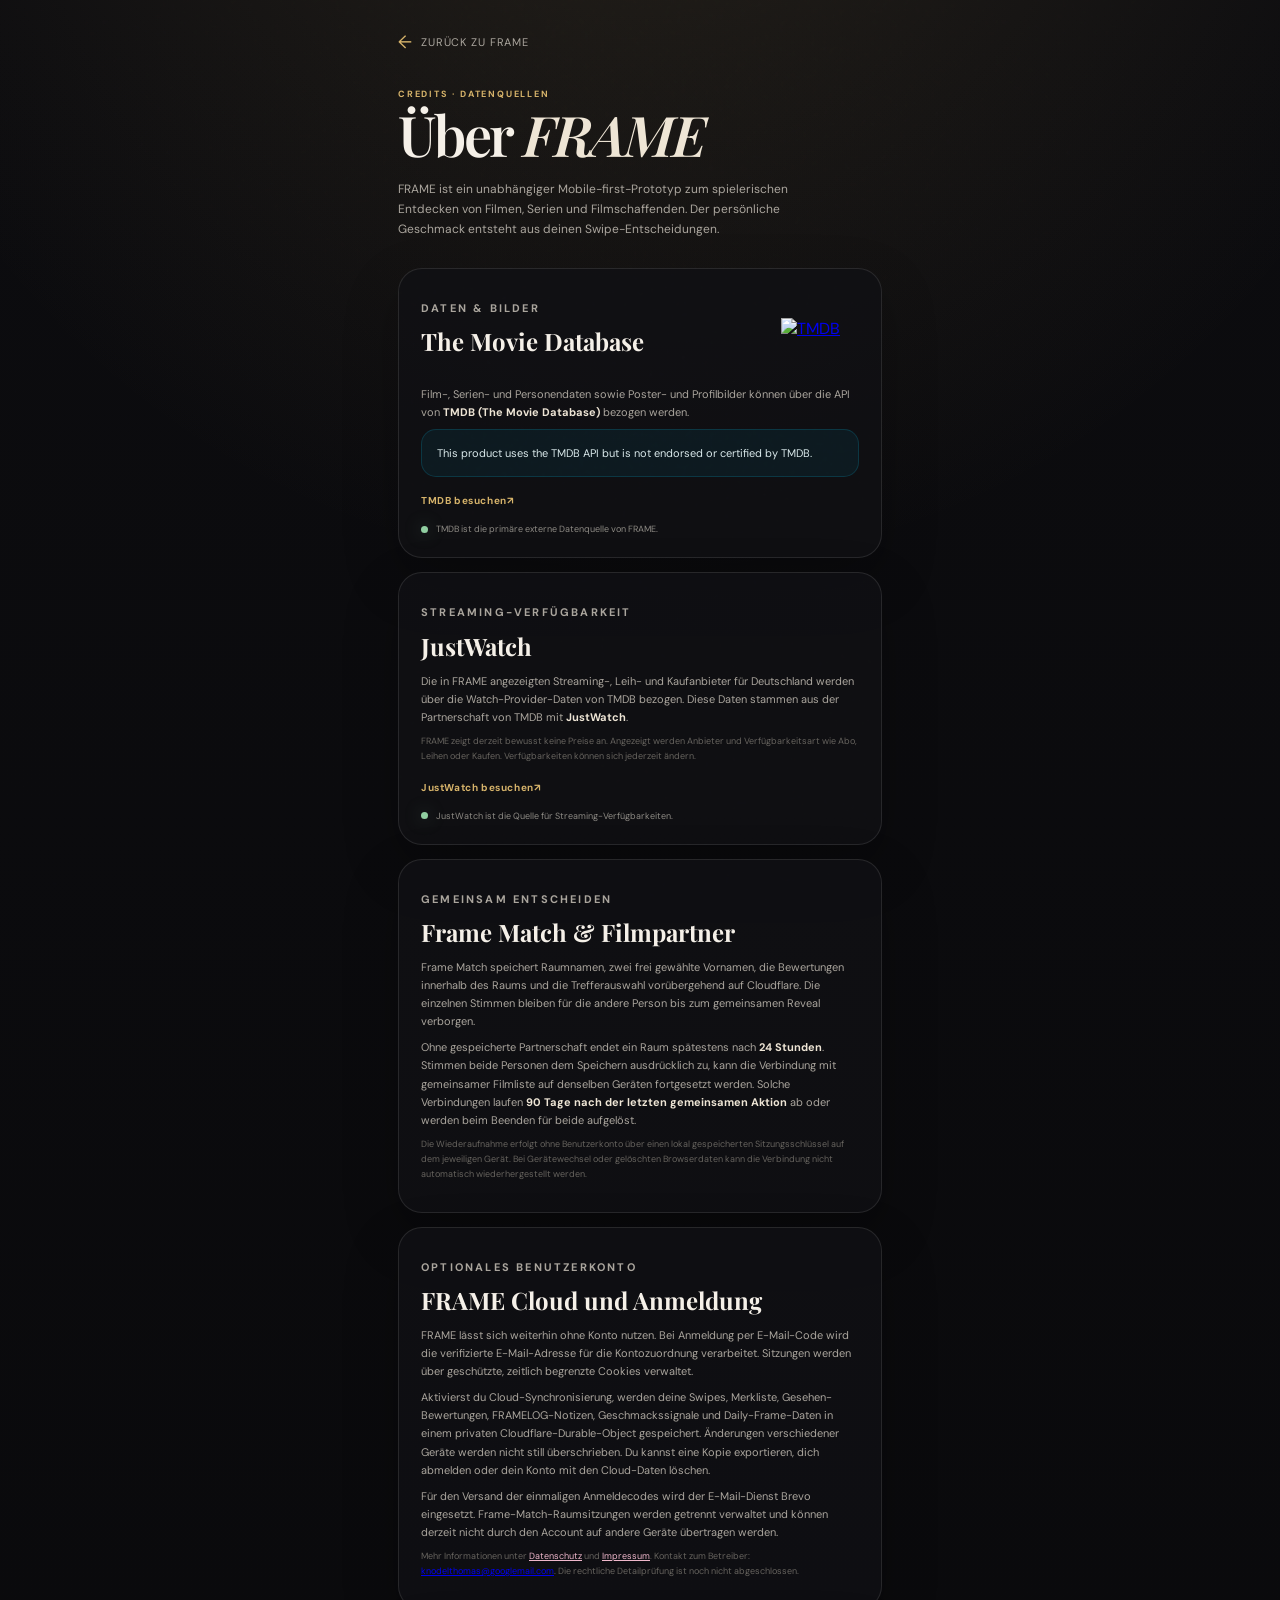
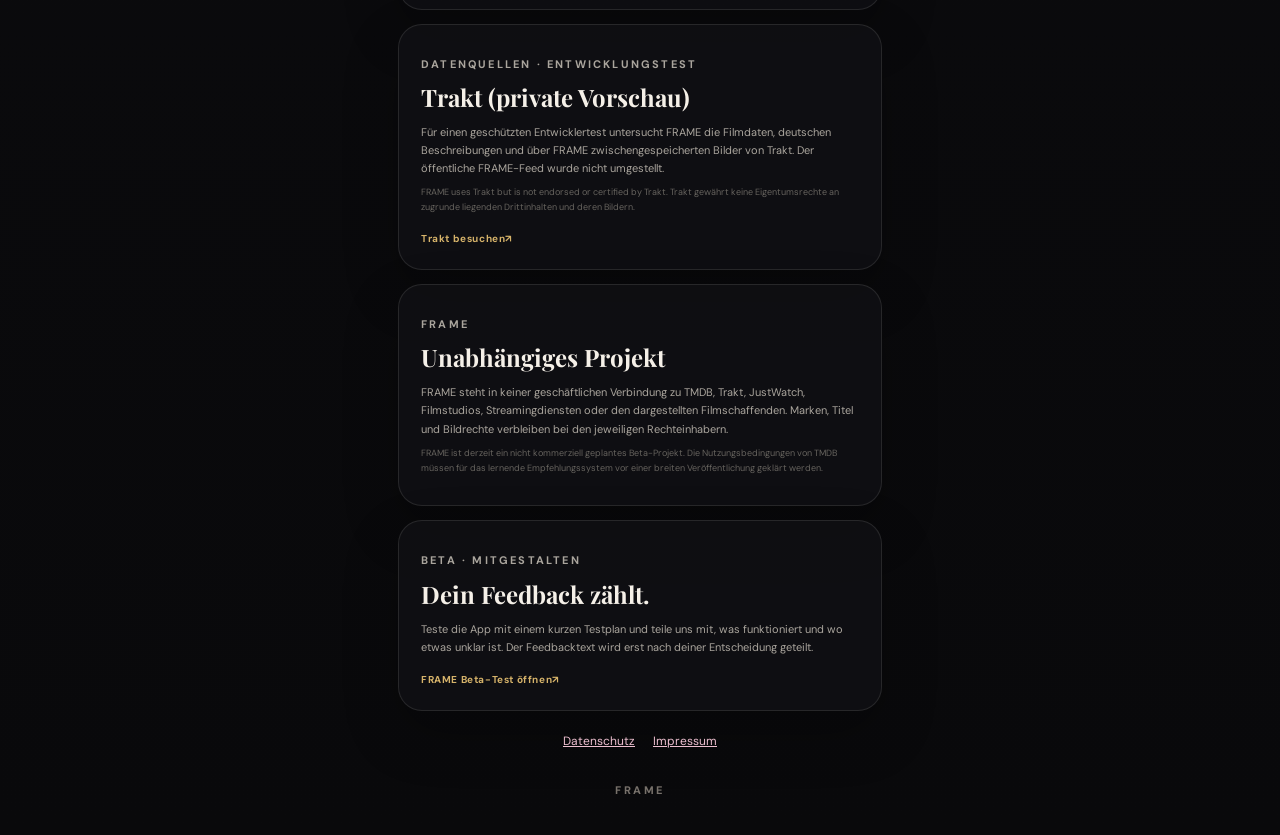
==== commit bb6c0176: "FRAME: credit Trakt in source information for private preview" ====
--- a/about.html
+++ b/about.html
@@ -82,9 +82,17 @@
     </section>
 
     <section class="card">
+      <p class="eyebrow">DATENQUELLEN · ENTWICKLUNGSTEST</p>
+      <h2>Trakt (private Vorschau)</h2>
+      <p>Für einen geschützten Entwicklertest untersucht FRAME die Filmdaten, deutschen Beschreibungen und über FRAME zwischengespeicherten Bilder von Trakt. Der öffentliche FRAME-Feed wurde nicht umgestellt.</p>
+      <p class="legal">FRAME uses Trakt but is not endorsed or certified by Trakt. Trakt gewährt keine Eigentumsrechte an zugrunde liegenden Drittinhalten und deren Bildern.</p>
+      <a class="source-link" href="https://trakt.tv" target="_blank" rel="noopener noreferrer">Trakt besuchen</a>
+    </section>
+
+    <section class="card">
       <p class="eyebrow">FRAME</p>
       <h2>Unabhängiges Projekt</h2>
-      <p>FRAME steht in keiner geschäftlichen Verbindung zu TMDB, JustWatch, Filmstudios, Streamingdiensten oder den dargestellten Filmschaffenden. Marken, Titel und Bildrechte verbleiben bei den jeweiligen Rechteinhabern.</p>
+      <p>FRAME steht in keiner geschäftlichen Verbindung zu TMDB, Trakt, JustWatch, Filmstudios, Streamingdiensten oder den dargestellten Filmschaffenden. Marken, Titel und Bildrechte verbleiben bei den jeweiligen Rechteinhabern.</p>
       <p class="legal">FRAME ist derzeit ein nicht kommerziell geplantes Beta-Projekt. Die Nutzungsbedingungen von TMDB müssen für das lernende Empfehlungssystem vor einer breiten Veröffentlichung geklärt werden.</p>
     </section>
 
